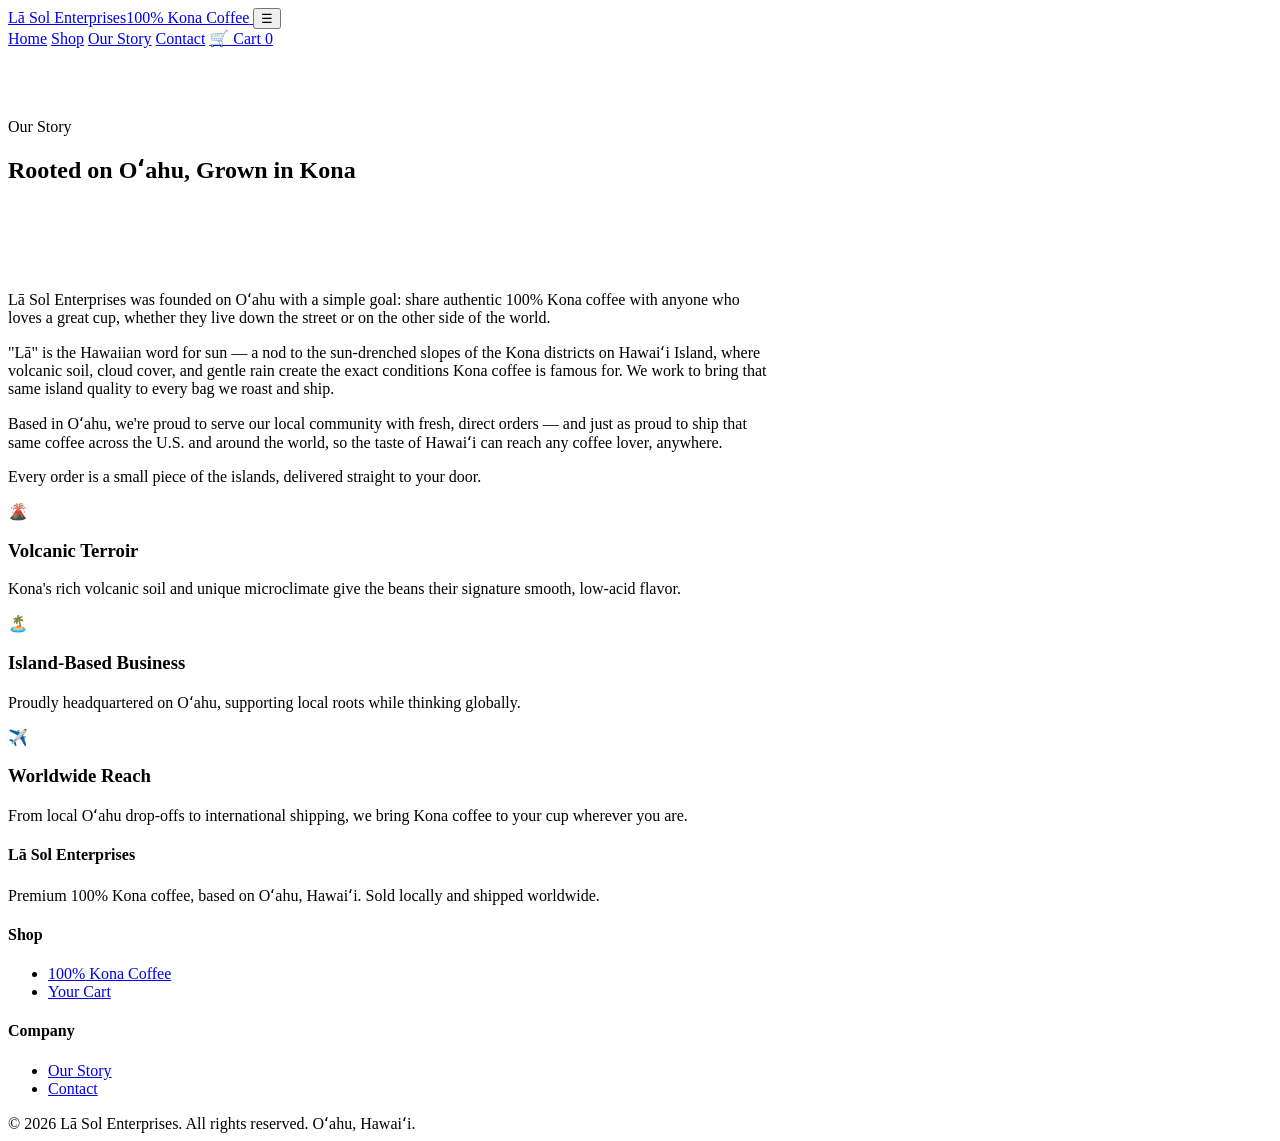
==== about.html @ 89b2196f "Add files via upload" ====
<!DOCTYPE html>
<html lang="en">
<head>
<meta charset="UTF-8">
<meta name="viewport" content="width=device-width, initial-scale=1.0">
<title>Our Story | Lā Sol Enterprises</title>
<link rel="stylesheet" href="css/style.css">
</head>
<body>

<header class="site-header">
  <div class="container">
    <a href="index.html" class="logo">
      <span class="sun"></span>
      <span>Lā Sol Enterprises<span class="sub">100% Kona Coffee</span></span>
    </a>
    <button class="menu-toggle" onclick="toggleMobileNav()">☰</button>
    <nav id="main-nav">
      <a href="index.html">Home</a>
      <a href="shop.html">Shop</a>
      <a href="about.html">Our Story</a>
      <a href="contact.html">Contact</a>
      <a href="cart.html" class="nav-cart">🛒 Cart <span class="cart-count">0</span></a>
    </nav>
  </div>
</header>

<section class="hero" style="padding:70px 0;">
  <div class="container">
    <span class="eyebrow">Our Story</span>
    <h1>Rooted on Oʻahu, Grown in Kona</h1>
  </div>
</section>

<section>
  <div class="container" style="max-width:760px;">
    <p>Lā Sol Enterprises was founded on Oʻahu with a simple goal: share authentic 100% Kona coffee with anyone who loves a great cup, whether they live down the street or on the other side of the world.</p>
    <p>"Lā" is the Hawaiian word for sun — a nod to the sun-drenched slopes of the Kona districts on Hawaiʻi Island, where volcanic soil, cloud cover, and gentle rain create the exact conditions Kona coffee is famous for. We work to bring that same island quality to every bag we roast and ship.</p>
    <p>Based in Oʻahu, we're proud to serve our local community with fresh, direct orders — and just as proud to ship that same coffee across the U.S. and around the world, so the taste of Hawaiʻi can reach any coffee lover, anywhere.</p>
    <p>Every order is a small piece of the islands, delivered straight to your door.</p>
  </div>
</section>

<section class="section-alt">
  <div class="container">
    <div class="grid-3">
      <div class="card">
        <div class="icon">🌋</div>
        <h3>Volcanic Terroir</h3>
        <p>Kona's rich volcanic soil and unique microclimate give the beans their signature smooth, low-acid flavor.</p>
      </div>
      <div class="card">
        <div class="icon">🏝️</div>
        <h3>Island-Based Business</h3>
        <p>Proudly headquartered on Oʻahu, supporting local roots while thinking globally.</p>
      </div>
      <div class="card">
        <div class="icon">✈️</div>
        <h3>Worldwide Reach</h3>
        <p>From local Oʻahu drop-offs to international shipping, we bring Kona coffee to your cup wherever you are.</p>
      </div>
    </div>
  </div>
</section>

<footer class="site-footer">
  <div class="container">
    <div class="footer-grid">
      <div>
        <h4>Lā Sol Enterprises</h4>
        <p>Premium 100% Kona coffee, based on Oʻahu, Hawaiʻi. Sold locally and shipped worldwide.</p>
      </div>
      <div>
        <h4>Shop</h4>
        <ul>
          <li><a href="shop.html">100% Kona Coffee</a></li>
          <li><a href="cart.html">Your Cart</a></li>
        </ul>
      </div>
      <div>
        <h4>Company</h4>
        <ul>
          <li><a href="about.html">Our Story</a></li>
          <li><a href="contact.html">Contact</a></li>
        </ul>
      </div>
    </div>
    <div class="footer-bottom">© 2026 Lā Sol Enterprises. All rights reserved. Oʻahu, Hawaiʻi.</div>
  </div>
</footer>

<script src="js/cart.js"></script>
</body>
</html>
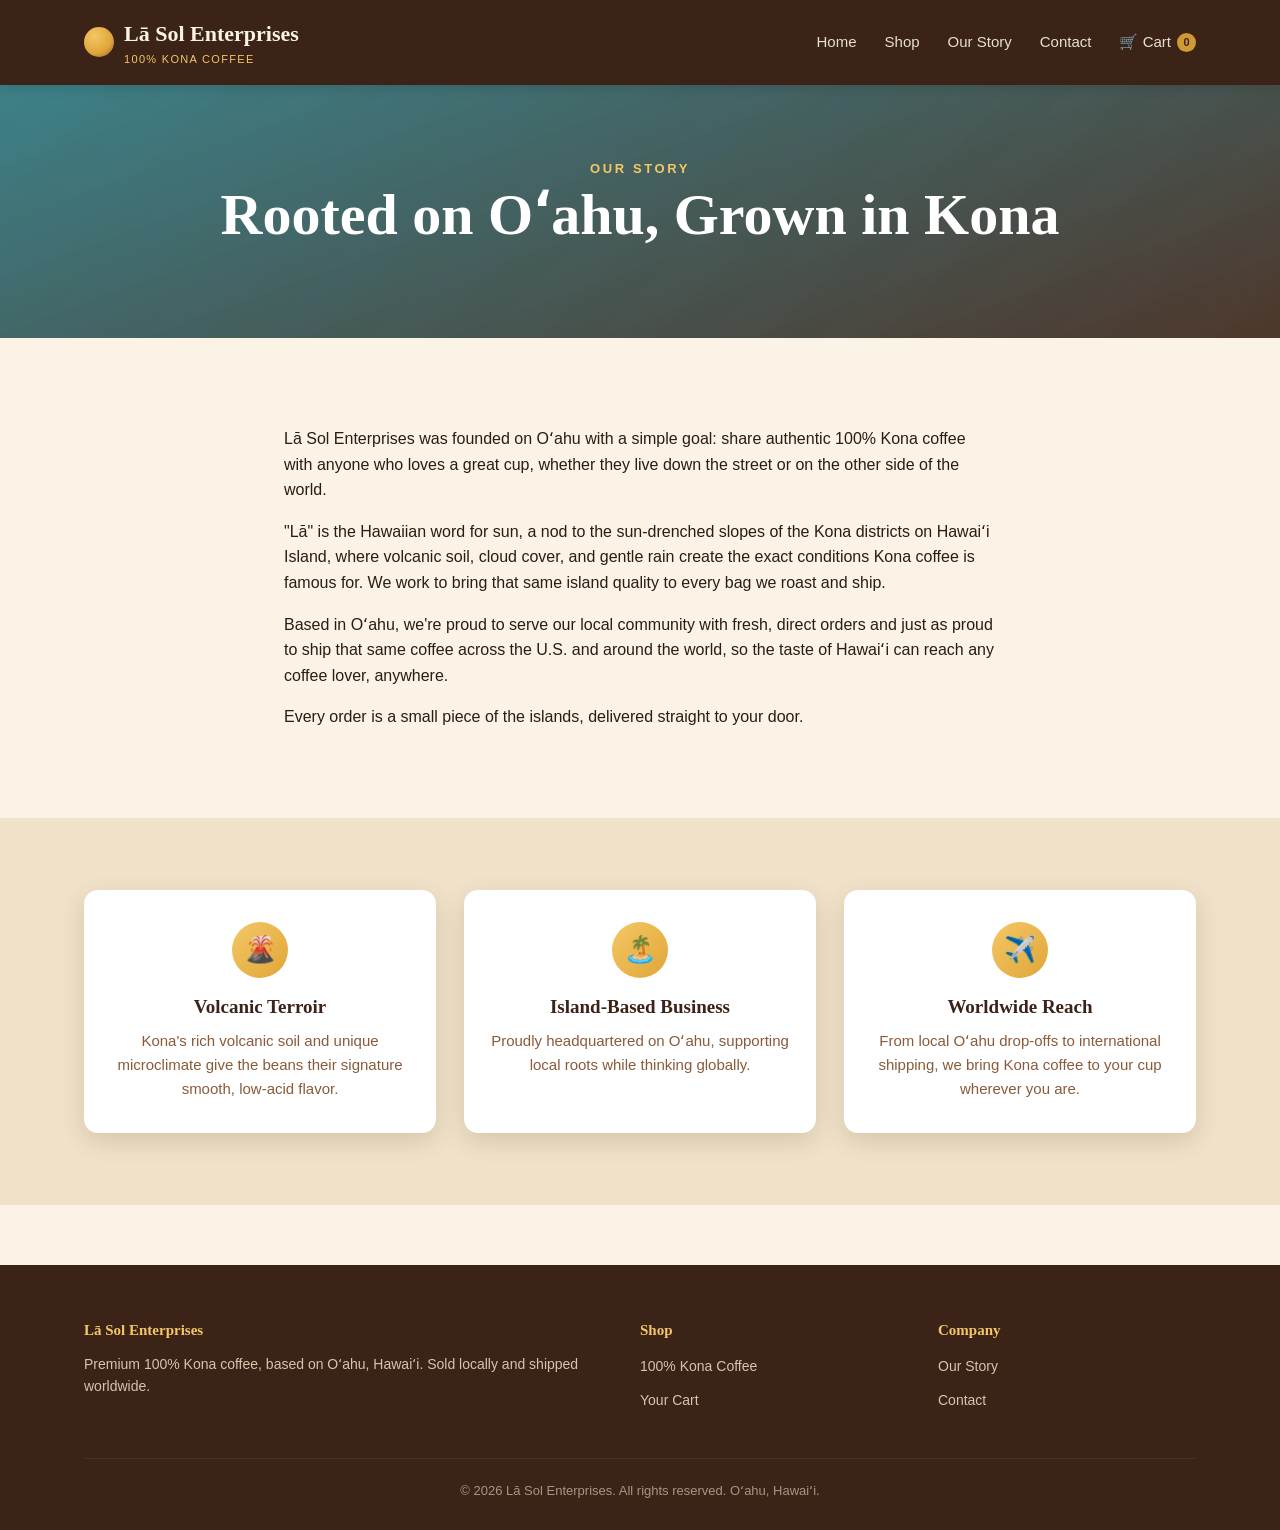
==== commit 66f7cccc: "Update about.html" ====
--- a/about.html
+++ b/about.html
@@ -35,8 +35,8 @@
 <section>
   <div class="container" style="max-width:760px;">
     <p>Lā Sol Enterprises was founded on Oʻahu with a simple goal: share authentic 100% Kona coffee with anyone who loves a great cup, whether they live down the street or on the other side of the world.</p>
-    <p>"Lā" is the Hawaiian word for sun — a nod to the sun-drenched slopes of the Kona districts on Hawaiʻi Island, where volcanic soil, cloud cover, and gentle rain create the exact conditions Kona coffee is famous for. We work to bring that same island quality to every bag we roast and ship.</p>
-    <p>Based in Oʻahu, we're proud to serve our local community with fresh, direct orders — and just as proud to ship that same coffee across the U.S. and around the world, so the taste of Hawaiʻi can reach any coffee lover, anywhere.</p>
+    <p>"Lā" is the Hawaiian word for sun, a nod to the sun-drenched slopes of the Kona districts on Hawaiʻi Island, where volcanic soil, cloud cover, and gentle rain create the exact conditions Kona coffee is famous for. We work to bring that same island quality to every bag we roast and ship.</p>
+    <p>Based in Oʻahu, we're proud to serve our local community with fresh, direct orders and just as proud to ship that same coffee across the U.S. and around the world, so the taste of Hawaiʻi can reach any coffee lover, anywhere.</p>
     <p>Every order is a small piece of the islands, delivered straight to your door.</p>
   </div>
 </section>
--- a/css/style.css
+++ b/css/style.css
@@ -0,0 +1,276 @@
+/* Lā Sol Enterprises — shared styles
+   Palette: warm island/tropical — kona brown, ocean blue, sunset gold */
+:root{
+  --brown-dark:#3b2318;
+  --brown:#5c3a26;
+  --brown-light:#8a5a3a;
+  --gold:#e0a638;
+  --gold-light:#f4c766;
+  --ocean:#1c6e7a;
+  --ocean-light:#2d8f9e;
+  --cream:#fbf3e6;
+  --cream-dark:#f0e2c8;
+  --ink:#2b1c14;
+  --white:#ffffff;
+  --shadow:0 8px 24px rgba(59,35,24,0.15);
+  --radius:14px;
+  --maxw:1160px;
+}
+
+*{box-sizing:border-box;}
+html{scroll-behavior:smooth;}
+body{
+  margin:0;
+  font-family:"Poppins","Segoe UI",Helvetica,Arial,sans-serif;
+  color:var(--ink);
+  background:var(--cream);
+  line-height:1.6;
+}
+h1,h2,h3,h4{
+  font-family:"Georgia","Playfair Display",serif;
+  margin:0 0 .5em;
+  color:var(--brown-dark);
+  line-height:1.2;
+}
+a{color:inherit;text-decoration:none;}
+img{max-width:100%;display:block;}
+.container{max-width:var(--maxw);margin:0 auto;padding:0 24px;}
+.btn{
+  display:inline-block;
+  padding:14px 30px;
+  border-radius:999px;
+  font-weight:600;
+  letter-spacing:.03em;
+  cursor:pointer;
+  border:none;
+  transition:transform .15s ease, box-shadow .15s ease, background .15s ease;
+  font-size:15px;
+}
+.btn-primary{background:var(--gold);color:var(--brown-dark);}
+.btn-primary:hover{background:var(--gold-light);transform:translateY(-2px);box-shadow:var(--shadow);}
+.btn-outline{background:transparent;border:2px solid var(--cream);color:var(--cream);}
+.btn-outline:hover{background:rgba(255,255,255,.12);}
+.btn-ocean{background:var(--ocean);color:var(--white);}
+.btn-ocean:hover{background:var(--ocean-light);transform:translateY(-2px);}
+.btn-block{width:100%;text-align:center;}
+.btn:disabled{opacity:.5;cursor:not-allowed;transform:none;}
+
+/* Header */
+.site-header{
+  background:var(--brown-dark);
+  color:var(--cream);
+  position:sticky;top:0;z-index:50;
+  box-shadow:0 2px 12px rgba(0,0,0,.15);
+}
+.site-header .container{
+  display:flex;align-items:center;justify-content:space-between;
+  padding-top:16px;padding-bottom:16px;
+}
+.logo{
+  display:flex;align-items:center;gap:10px;
+  font-family:"Georgia","Playfair Display",serif;
+  font-size:22px;font-weight:700;color:var(--cream);
+}
+.logo .sun{
+  width:30px;height:30px;border-radius:50%;
+  background:radial-gradient(circle at 35% 30%, var(--gold-light), var(--gold) 60%, var(--brown-light));
+  flex-shrink:0;
+}
+.logo .sub{display:block;font-family:"Poppins",sans-serif;font-size:11px;letter-spacing:.12em;text-transform:uppercase;color:var(--gold-light);font-weight:400;}
+nav{display:flex;align-items:center;gap:28px;}
+nav a{font-size:15px;font-weight:500;color:var(--cream);opacity:.9;transition:opacity .15s;}
+nav a:hover{opacity:1;color:var(--gold-light);}
+.nav-cart{position:relative;display:flex;align-items:center;gap:6px;}
+.cart-count{
+  background:var(--gold);color:var(--brown-dark);
+  font-size:11px;font-weight:700;
+  border-radius:50%;width:19px;height:19px;
+  display:flex;align-items:center;justify-content:center;
+}
+.menu-toggle{display:none;background:none;border:none;color:var(--cream);font-size:26px;cursor:pointer;}
+
+@media (max-width:760px){
+  nav{
+    position:fixed;top:64px;left:0;right:0;bottom:0;
+    background:var(--brown-dark);
+    flex-direction:column;align-items:flex-start;
+    padding:24px;gap:20px;
+    transform:translateX(100%);
+    transition:transform .25s ease;
+  }
+  nav.open{transform:translateX(0);}
+  .menu-toggle{display:block;}
+}
+
+/* Hero */
+.hero{
+  background:
+    linear-gradient(160deg, rgba(28,110,122,.85), rgba(59,35,24,.9)),
+    repeating-linear-gradient(135deg, rgba(224,166,56,.08) 0 40px, transparent 40px 80px);
+  color:var(--cream);
+  padding:100px 0 90px;
+  text-align:center;
+}
+.hero .eyebrow{
+  text-transform:uppercase;letter-spacing:.2em;font-size:13px;
+  color:var(--gold-light);font-weight:600;margin-bottom:16px;
+}
+.hero h1{color:var(--white);font-size:clamp(34px,6vw,58px);margin-bottom:18px;}
+.hero p.lead{max-width:640px;margin:0 auto 32px;font-size:18px;color:var(--cream-dark);}
+.hero-actions{display:flex;gap:16px;justify-content:center;flex-wrap:wrap;}
+
+/* Sections */
+section{padding:72px 0;}
+.section-title{text-align:center;max-width:640px;margin:0 auto 48px;}
+.section-title .eyebrow{
+  text-transform:uppercase;letter-spacing:.18em;font-size:12px;
+  color:var(--ocean);font-weight:700;margin-bottom:10px;display:block;
+}
+.section-title p{color:var(--brown-light);font-size:16px;}
+.section-alt{background:var(--cream-dark);}
+
+/* Feature grid */
+.grid-3{display:grid;grid-template-columns:repeat(3,1fr);gap:28px;}
+.grid-2{display:grid;grid-template-columns:1fr 1fr;gap:48px;align-items:center;}
+@media (max-width:800px){.grid-3{grid-template-columns:1fr;}.grid-2{grid-template-columns:1fr;}}
+
+.card{
+  background:var(--white);
+  border-radius:var(--radius);
+  padding:32px 26px;
+  box-shadow:var(--shadow);
+  text-align:center;
+}
+.card .icon{
+  width:56px;height:56px;border-radius:50%;
+  background:linear-gradient(135deg,var(--gold-light),var(--gold));
+  display:flex;align-items:center;justify-content:center;
+  font-size:26px;margin:0 auto 18px;
+}
+.card h3{font-size:19px;margin-bottom:10px;}
+.card p{color:var(--brown-light);font-size:15px;margin:0;}
+
+/* Product */
+.product-hero{
+  background:var(--white);
+  border-radius:var(--radius);
+  box-shadow:var(--shadow);
+  overflow:hidden;
+  display:grid;grid-template-columns:1fr 1fr;
+}
+@media (max-width:800px){.product-hero{grid-template-columns:1fr;}}
+.product-image{
+  background:
+    radial-gradient(circle at 30% 25%, var(--gold-light), transparent 55%),
+    linear-gradient(150deg, var(--brown), var(--brown-dark));
+  min-height:340px;
+  display:flex;align-items:center;justify-content:center;
+  position:relative;
+}
+.product-image .bag{
+  width:150px;height:200px;
+  background:linear-gradient(160deg,var(--brown-light),var(--brown-dark));
+  border-radius:10px 10px 26px 26px;
+  box-shadow:0 20px 40px rgba(0,0,0,.35);
+  position:relative;
+}
+.product-image .bag::before{
+  content:"100% KONA";
+  position:absolute;top:38%;left:50%;transform:translate(-50%,-50%);
+  color:var(--gold-light);font-family:"Georgia",serif;font-weight:700;
+  font-size:13px;letter-spacing:.08em;text-align:center;width:80%;
+}
+.product-image .bag::after{
+  content:"";position:absolute;top:0;left:50%;transform:translateX(-50%);
+  width:60%;height:16px;background:var(--gold);border-radius:0 0 8px 8px;
+}
+.product-details{padding:44px 40px;}
+.product-details .badge{
+  display:inline-block;background:var(--ocean);color:var(--white);
+  font-size:12px;font-weight:700;letter-spacing:.06em;text-transform:uppercase;
+  padding:5px 12px;border-radius:999px;margin-bottom:16px;
+}
+.price{font-size:32px;color:var(--gold);font-weight:700;margin:16px 0;}
+.price .unit{font-size:15px;color:var(--brown-light);font-weight:400;}
+.qty-row{display:flex;align-items:center;gap:16px;margin:24px 0;}
+.qty-control{display:flex;align-items:center;border:2px solid var(--cream-dark);border-radius:999px;overflow:hidden;}
+.qty-control button{
+  background:var(--cream-dark);border:none;width:38px;height:38px;font-size:18px;cursor:pointer;color:var(--brown-dark);
+}
+.qty-control input{
+  width:44px;text-align:center;border:none;font-size:16px;background:transparent;
+}
+.stock{color:var(--ocean);font-size:14px;font-weight:600;}
+ul.detail-list{padding-left:18px;color:var(--brown-light);margin:20px 0;}
+ul.detail-list li{margin-bottom:6px;}
+
+/* Cart */
+.cart-table{width:100%;border-collapse:collapse;background:var(--white);border-radius:var(--radius);overflow:hidden;box-shadow:var(--shadow);}
+.cart-table th{text-align:left;background:var(--cream-dark);padding:14px 20px;font-size:13px;text-transform:uppercase;letter-spacing:.05em;color:var(--brown-dark);}
+.cart-table td{padding:18px 20px;border-top:1px solid var(--cream-dark);vertical-align:middle;}
+.cart-item-name{font-weight:600;color:var(--brown-dark);}
+.remove-link{color:var(--ocean);font-size:13px;cursor:pointer;font-weight:600;}
+.remove-link:hover{text-decoration:underline;}
+.cart-summary{
+  background:var(--white);border-radius:var(--radius);box-shadow:var(--shadow);
+  padding:28px;max-width:380px;margin-left:auto;margin-top:32px;
+}
+.summary-row{display:flex;justify-content:space-between;margin-bottom:12px;color:var(--brown-light);}
+.summary-row.total{font-weight:700;color:var(--brown-dark);font-size:19px;border-top:1px solid var(--cream-dark);padding-top:14px;margin-top:14px;}
+.empty-cart{text-align:center;padding:60px 20px;color:var(--brown-light);}
+
+/* Forms */
+.form-grid{display:grid;grid-template-columns:1fr 1fr;gap:18px;}
+@media (max-width:600px){.form-grid{grid-template-columns:1fr;}}
+.field{margin-bottom:18px;}
+.field.full{grid-column:1/-1;}
+label{display:block;font-size:14px;font-weight:600;color:var(--brown-dark);margin-bottom:6px;}
+input,textarea,select{
+  width:100%;padding:12px 14px;border:2px solid var(--cream-dark);border-radius:8px;
+  font-family:inherit;font-size:15px;background:var(--white);color:var(--ink);
+}
+input:focus,textarea:focus,select:focus{outline:none;border-color:var(--ocean);}
+textarea{resize:vertical;min-height:110px;}
+.form-card{background:var(--white);border-radius:var(--radius);box-shadow:var(--shadow);padding:36px;}
+.note-box{
+  background:var(--cream-dark);border-left:4px solid var(--gold);
+  border-radius:8px;padding:16px 20px;font-size:14px;color:var(--brown);margin-top:24px;
+}
+
+/* Footer */
+.site-footer{background:var(--brown-dark);color:var(--cream-dark);padding:56px 0 28px;margin-top:60px;}
+.footer-grid{display:grid;grid-template-columns:2fr 1fr 1fr;gap:40px;margin-bottom:36px;}
+@media (max-width:700px){.footer-grid{grid-template-columns:1fr;}}
+.footer-grid h4{color:var(--gold-light);font-size:15px;margin-bottom:14px;}
+.footer-grid p,.footer-grid a{color:var(--cream-dark);font-size:14px;opacity:.85;}
+.footer-grid ul{list-style:none;padding:0;margin:0;}
+.footer-grid li{margin-bottom:9px;}
+.footer-grid a:hover{opacity:1;color:var(--gold-light);}
+.footer-bottom{
+  border-top:1px solid rgba(255,255,255,.1);
+  padding-top:22px;text-align:center;font-size:13px;opacity:.6;
+}
+
+.badge-row{display:flex;gap:10px;flex-wrap:wrap;margin-top:18px;}
+.pill{
+  background:rgba(255,255,255,.08);border:1px solid rgba(255,255,255,.2);
+  color:var(--cream);font-size:12px;padding:6px 14px;border-radius:999px;
+}
+
+.toast{
+  position:fixed;bottom:24px;right:24px;
+  background:var(--brown-dark);color:var(--cream);
+  padding:14px 22px;border-radius:10px;box-shadow:var(--shadow);
+  font-size:14px;font-weight:600;
+  transform:translateY(120%);opacity:0;
+  transition:transform .3s ease, opacity .3s ease;
+  z-index:100;
+}
+.toast.show{transform:translateY(0);opacity:1;}
+
+.map-note{
+  display:flex;align-items:center;gap:12px;background:var(--cream-dark);
+  padding:16px 20px;border-radius:10px;margin-bottom:24px;
+}
+.map-note .pin{font-size:22px;}
+```
